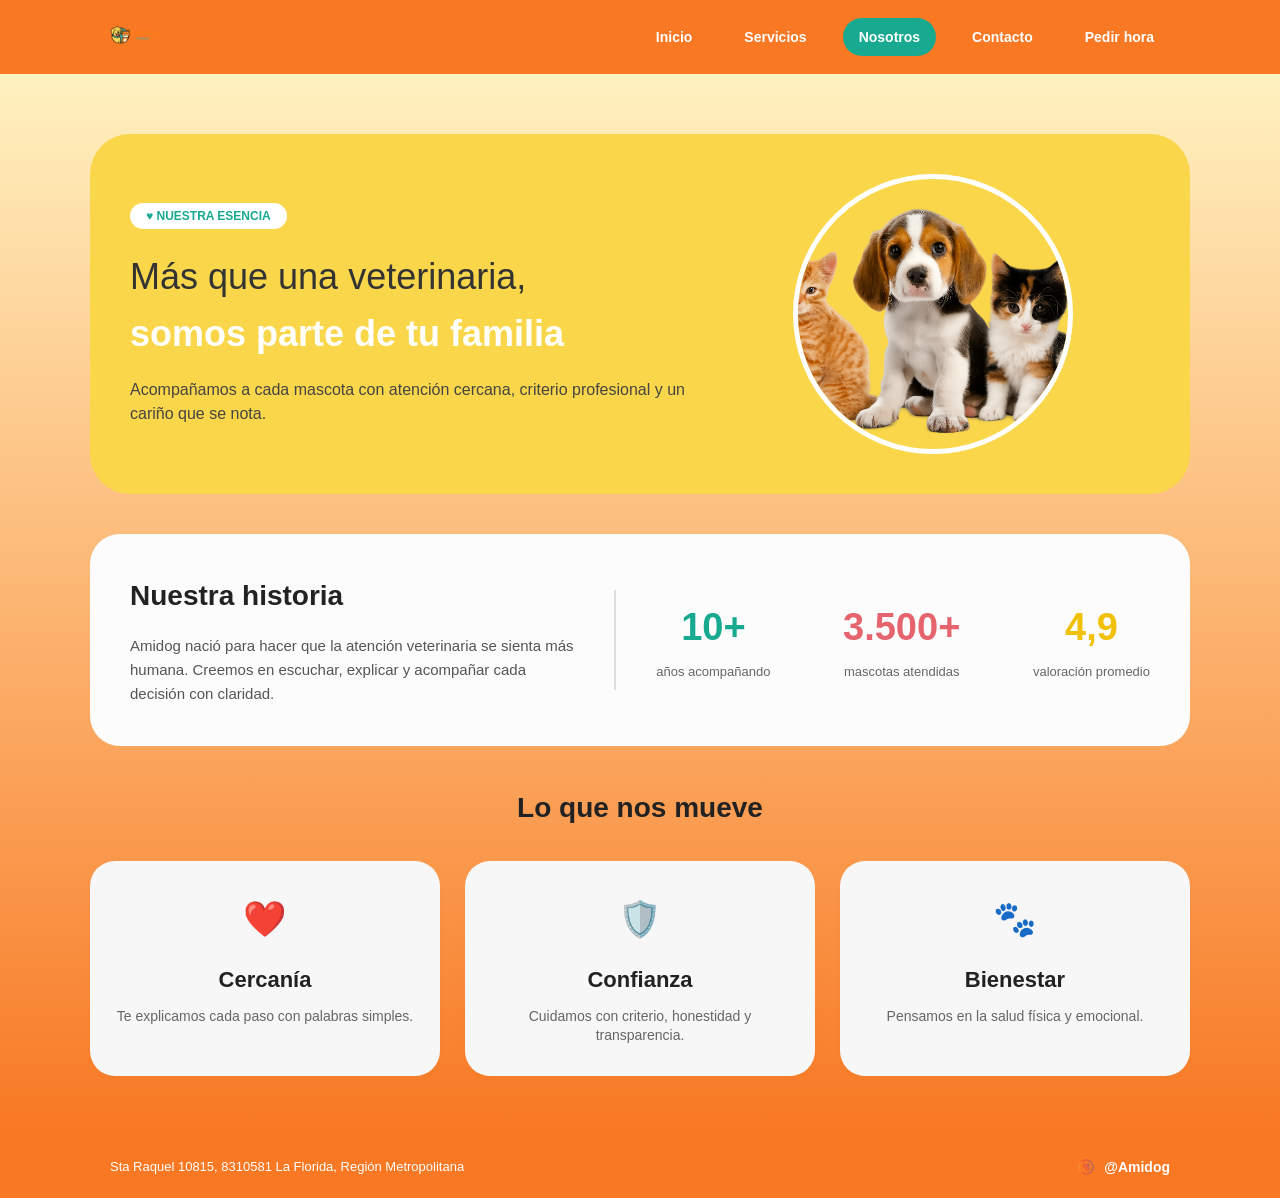
==== nosotros.html @ c83ec28f "feat: implementar página Nosotros según diseño" ====
<!DOCTYPE html>
<html lang="es">
<head>
  <meta charset="UTF-8">
  <meta name="viewport" content="width=device-width, initial-scale=1.0">
  <title>Amidog - Nuestra Esencia</title>
  <link rel="stylesheet" href="styles/main.css">
</head>
<body>

  <header class="site-header">
    <div class="container">
      <a href="index.html" class="logo">
        <img src="assets/img/LogoAmidog.png" alt="Amidog Veterinaria" class="logo-img">
      </a>
      <nav class="main-nav">
        <a href="index.html">Inicio</a>
        <a href="servicios.html">Servicios</a>
        <a href="nosotros.html" class="active">Nosotros</a>
        <a href="contacto.html">Contacto</a>
        <a href="reservar.html">Pedir hora</a>
      </nav>
    </div>
  </header>

  <section class="nosotros-section">
    <div class="nosotros-wrapper">

      <div class="hero-banner">
        <div class="hero-text">
          <span class="badge">♥ NUESTRA ESENCIA</span>
          <h2>Más que una veterinaria, <br><strong>somos parte de tu familia</strong></h2>
          <p>Acompañamos a cada mascota con atención cercana, criterio profesional y un cariño que se nota.</p>
        </div>
        <div class="hero-image-container">
          <img src="assets/img/AnimalesPrincipales.png" alt="Mascotas Amidog" class="hero-circle-img">
        </div>
      </div>

      <div class="history-card">
        <div class="history-info">
          <h3>Nuestra historia</h3>
          <p>Amidog nació para hacer que la atención veterinaria se sienta más humana. Creemos en escuchar, explicar y acompañar cada decisión con claridad.</p>
        </div>
        <div class="vertical-divider"></div>
        <div class="stats-grid">
          <div class="stat-box">
            <span class="number cyan-text">10+</span>
            <span class="label">años acompañando</span>
          </div>
          <div class="stat-box">
            <span class="number pink-text">3.500+</span>
            <span class="label">mascotas atendidas</span>
          </div>
          <div class="stat-box">
            <span class="number yellow-text">4,9</span>
            <span class="label">valoración promedio</span>
          </div>
        </div>
      </div>

      <div class="values-block">
        <h3 class="values-title">Lo que nos mueve</h3>
        <div class="values-cards-container">
          <div class="value-card">
            <div class="icon-holder">❤️</div>
            <h4>Cercanía</h4>
            <p>Te explicamos cada paso con palabras simples.</p>
          </div>
          <div class="value-card">
            <div class="icon-holder">🛡️</div>
            <h4>Confianza</h4>
            <p>Cuidamos con criterio, honestidad y transparencia.</p>
          </div>
          <div class="value-card">
            <div class="icon-holder">🐾</div>
            <h4>Bienestar</h4>
            <p>Pensamos en la salud física y emocional.</p>
          </div>
        </div>
      </div>

    </div>
  </section>

  <footer class="site-footer">
    <div class="container footer-content">
      <p class="footer-address">Sta Raquel 10815, 8310581 La Florida, Región Metropolitana</p>
      <div class="footer-social">
        <img src="assets/img/LogoInstagram.png" alt="Instagram" class="social-icon">
        <span>@Amidog</span>
      </div>
    </div>
  </footer>

</body>
</html>
---- styles/main.css ----
/* =======================================================
   Colores
   ======================================================= */
*,
*::before,
*::after {
  margin: 0;
  padding: 0;
  box-sizing: border-box;
}

html {
  scroll-behavior: smooth;
}

body {
  font-family: sans-serif;
  line-height: 1.6;
  color: #333;
  background-color: #FFF1C0;
}

img {
  max-width: 100%;
  display: block;
}

a {
  text-decoration: none;
  color: inherit;
}

ul {
  list-style: none;
}

.container {
  width: 100%;
  max-width: 1100px;
  margin: 0 auto;
  padding: 0 20px;
}

.site-header {
  background-color: #F87823;
  padding: 12px 0;
}
.site-header .container {
  display: flex;
  align-items: center;
  justify-content: space-between;
}
.site-header .logo {
  display: flex;
  align-items: center;
}
.site-header .logo .logo-img {
  height: 50px;
  width: auto;
}

.main-nav {
  display: flex;
  gap: 20px;
}
.main-nav a {
  color: #fff;
  font-size: 14px;
  font-weight: 600;
  padding: 8px 16px;
  border-radius: 20px;
  transition: background-color 0.2s, opacity 0.2s;
}
.main-nav a:hover {
  opacity: 0.9;
}
.main-nav a.active {
  background-color: #18AA91;
}

.site-footer {
  background-color: #F87823;
  color: #fff;
  padding: 20px 0;
}
.site-footer .footer-content {
  display: flex;
  justify-content: space-between;
  align-items: center;
}
.site-footer .footer-address {
  font-size: 13px;
}
.site-footer .footer-social {
  display: flex;
  align-items: center;
  gap: 8px;
}
.site-footer .footer-social .social-icon {
  width: 20px;
  height: 20px;
}
.site-footer .footer-social span {
  font-size: 14px;
  font-weight: 600;
}

.main-nav {
  display: flex;
  gap: 20px;
}
.main-nav a {
  color: #fff;
  font-size: 14px;
  font-weight: 600;
  transition: opacity 0.2s;
}
.main-nav a:hover {
  opacity: 0.8;
}

.btn {
  display: inline-block;
  padding: 12px 28px;
  border-radius: 30px;
  font-weight: bold;
  font-size: 15px;
  border: none;
  cursor: pointer;
  transition: transform 0.2s, box-shadow 0.2s;
}
.btn:hover {
  transform: translateY(-2px);
  box-shadow: 0 4px 12px rgba(0, 0, 0, 0.15);
}

.btn-primary {
  background-color: #18AA91;
  color: #fff;
}

.btn-secondary {
  background-color: #F87823;
  color: #fff;
}

.hero {
  background-color: #FFF1C0;
  text-align: center;
  padding: 80px 20px;
}
.hero h1 {
  font-size: 42px;
  margin-bottom: 16px;
}
.hero h1 span {
  color: #F87823;
}
.hero p {
  font-size: 18px;
  color: #555;
  margin-bottom: 32px;
}

.services {
  padding: 60px 20px;
  text-align: center;
}
.services h2 {
  font-size: 32px;
  margin-bottom: 40px;
  color: #222;
}

.services-grid {
  display: grid;
  grid-template-columns: repeat(auto-fit, minmax(220px, 1fr));
  gap: 24px;
}

.service-card {
  background-color: #F7F7F7;
  border-radius: 25px;
  padding: 30px 20px;
  text-align: center;
  box-shadow: 0 4px 10px rgba(0, 0, 0, 0.04);
}
.service-card .icon {
  font-size: 40px;
  margin-bottom: 16px;
}
.service-card h3 {
  font-size: 20px;
  margin-bottom: 10px;
  color: #222;
}
.service-card p {
  font-size: 14px;
  color: #666;
}

.cta {
  background-color: #18AA91;
  color: #fff;
  text-align: center;
  padding: 60px 20px;
}
.cta h2 {
  font-size: 32px;
  margin-bottom: 12px;
}
.cta p {
  font-size: 16px;
  margin-bottom: 28px;
  opacity: 0.9;
}
.cta .btn-secondary {
  background-color: #fff;
  color: #18AA91;
}

.text-center {
  text-align: center;
}

.text-left {
  text-align: left;
}

.text-right {
  text-align: right;
}

.mt-1 {
  margin-top: 8px;
}

.mt-2 {
  margin-top: 16px;
}

.mt-3 {
  margin-top: 24px;
}

.mt-4 {
  margin-top: 32px;
}

.mb-1 {
  margin-bottom: 8px;
}

.mb-2 {
  margin-bottom: 16px;
}

.mb-3 {
  margin-bottom: 24px;
}

.mb-4 {
  margin-bottom: 32px;
}

.nosotros-section {
  width: 100%;
  background: linear-gradient(to bottom, #FFF1C0 0%, #fcb572 50%, #F87823 100%);
  padding: 60px 20px;
  font-family: sans-serif;
  box-sizing: border-box;
}
.nosotros-section .nosotros-wrapper {
  max-width: 1100px;
  margin: 0 auto;
  display: flex;
  flex-direction: column;
  gap: 40px;
}
.nosotros-section .hero-banner {
  background-color: #FAD64A;
  border-radius: 40px;
  padding: 40px;
  display: flex;
  align-items: center;
  justify-content: space-between;
}
.nosotros-section .hero-banner .hero-text {
  max-width: 55%;
  color: #333;
}
.nosotros-section .hero-banner .hero-text .badge {
  background-color: #ffffff;
  color: #18AA91;
  padding: 6px 16px;
  border-radius: 20px;
  font-weight: bold;
  font-size: 12px;
}
.nosotros-section .hero-banner .hero-text h2 {
  font-size: 36px;
  margin-top: 20px;
  margin-bottom: 15px;
  font-weight: normal;
}
.nosotros-section .hero-banner .hero-text h2 strong {
  color: #ffffff;
  font-weight: bold;
}
.nosotros-section .hero-banner .hero-text p {
  font-size: 16px;
  line-height: 1.5;
  color: #444;
}
.nosotros-section .hero-banner .hero-image-container {
  width: 35%;
  text-align: right;
}
.nosotros-section .hero-banner .hero-image-container .hero-circle-img {
  width: 280px;
  height: 280px;
  border-radius: 50%;
  object-fit: cover;
  border: 5px solid #ffffff;
}
.nosotros-section .history-card {
  background-color: #FCFCFC;
  border-radius: 30px;
  padding: 40px;
  display: flex;
  align-items: center;
}
.nosotros-section .history-card .history-info {
  width: 45%;
}
.nosotros-section .history-card .history-info h3 {
  font-size: 28px;
  margin-bottom: 15px;
  color: #222;
}
.nosotros-section .history-card .history-info p {
  color: #555;
  line-height: 1.6;
  font-size: 15px;
}
.nosotros-section .history-card .vertical-divider {
  width: 2px;
  height: 100px;
  background-color: #ddd;
  margin: 0 40px;
}
.nosotros-section .history-card .stats-grid {
  width: 50%;
  display: flex;
  justify-content: space-between;
}
.nosotros-section .history-card .stats-grid .stat-box {
  text-align: center;
}
.nosotros-section .history-card .stats-grid .stat-box .number {
  font-size: 38px;
  font-weight: bold;
  display: block;
}
.nosotros-section .history-card .stats-grid .stat-box .label {
  font-size: 13px;
  color: #666;
  margin-top: 5px;
  display: block;
}
.nosotros-section .history-card .stats-grid .stat-box .cyan-text {
  color: #18AA91;
}
.nosotros-section .history-card .stats-grid .stat-box .pink-text {
  color: #E5646D;
}
.nosotros-section .history-card .stats-grid .stat-box .yellow-text {
  color: #f1c107;
}
.nosotros-section .values-block {
  text-align: center;
}
.nosotros-section .values-block .values-title {
  font-size: 28px;
  color: #222;
  margin-bottom: 30px;
}
.nosotros-section .values-block .values-cards-container {
  display: flex;
  justify-content: space-between;
  gap: 25px;
}
.nosotros-section .values-block .values-cards-container .value-card {
  background-color: #F7F7F7;
  border-radius: 25px;
  padding: 30px 20px;
  flex: 1;
  text-align: center;
  box-shadow: 0 4px 10px rgba(0, 0, 0, 0.02);
}
.nosotros-section .values-block .values-cards-container .value-card .icon-holder {
  font-size: 35px;
  margin-bottom: 15px;
}
.nosotros-section .values-block .values-cards-container .value-card h4 {
  font-size: 22px;
  margin-bottom: 10px;
  color: #222;
}
.nosotros-section .values-block .values-cards-container .value-card p {
  color: #666;
  font-size: 14px;
  line-height: 1.4;
}

/*# sourceMappingURL=main.css.map */
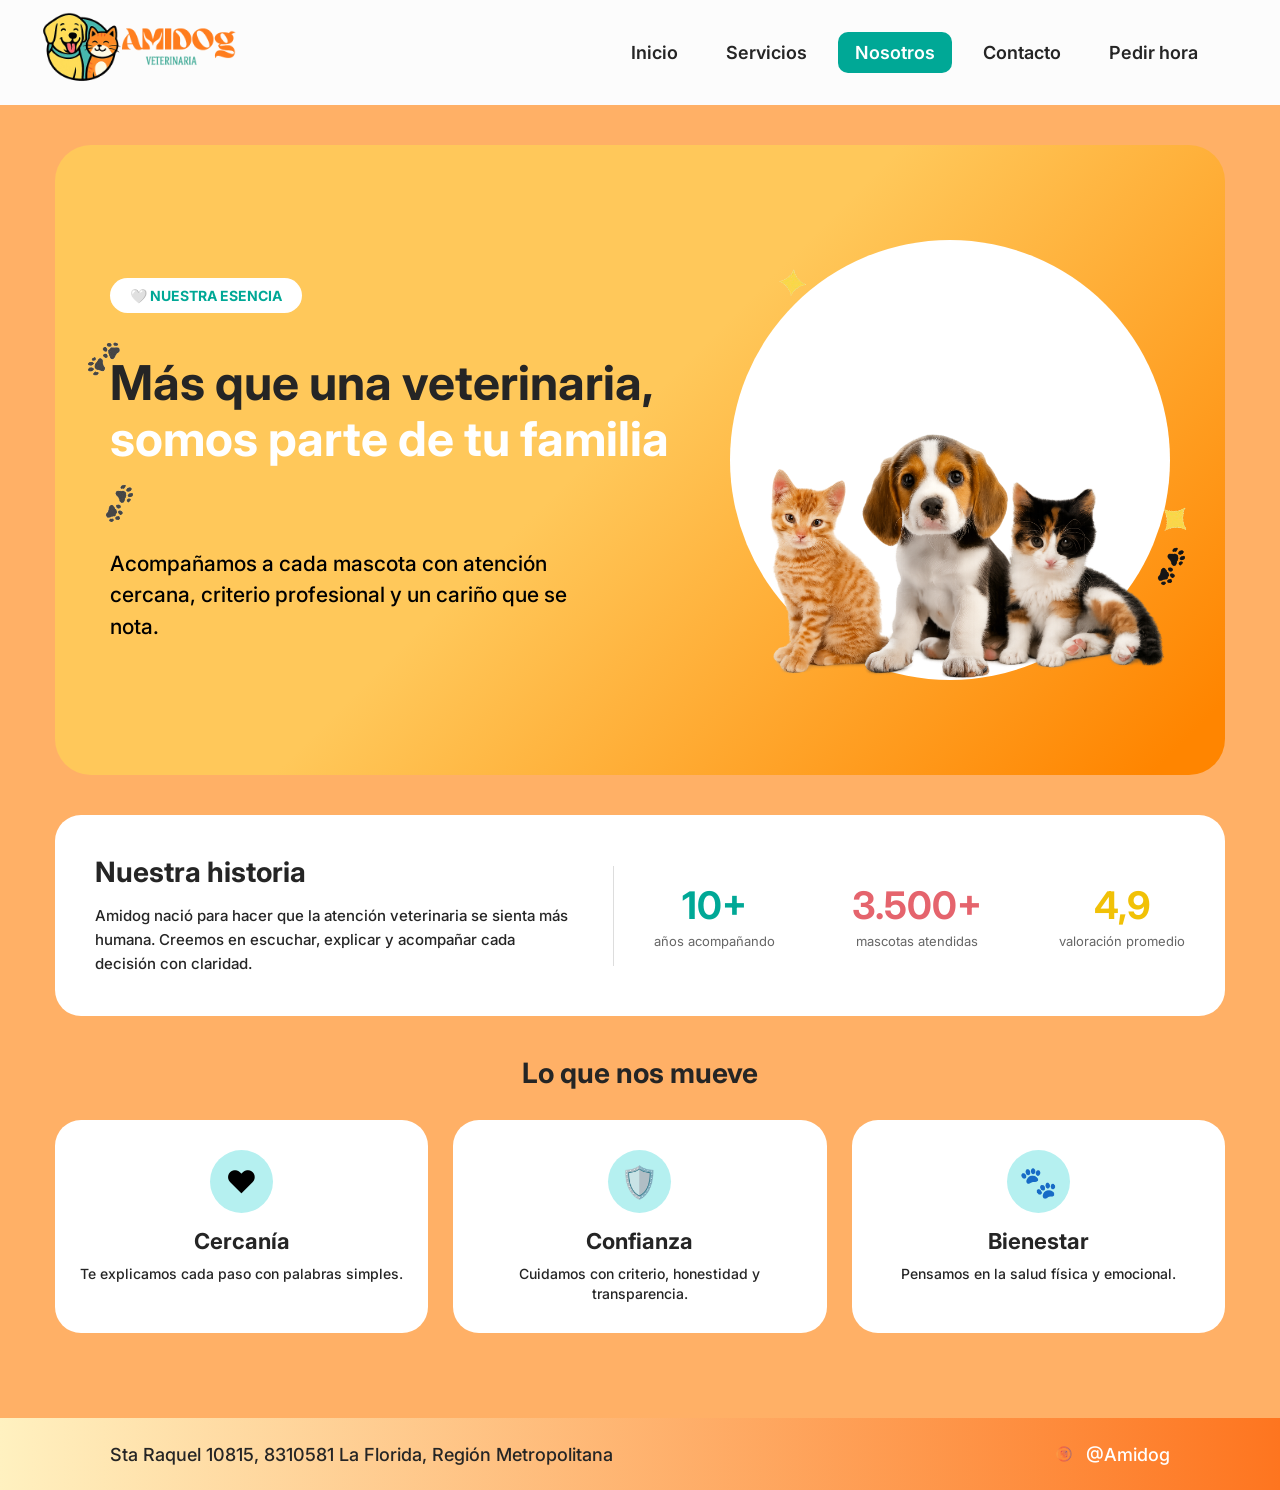
==== commit a5057896: "Merge pull request #11 from laughinghrglphc/nosotros Nosotros" ====
--- a/nosotros.html
+++ b/nosotros.html
@@ -9,18 +9,16 @@
 <body>
 
   <header class="site-header">
-    <div class="container">
-      <a href="index.html" class="logo">
-        <img src="assets/img/LogoAmidog.png" alt="Amidog Veterinaria" class="logo-img">
-      </a>
-      <nav class="main-nav">
-        <a href="index.html">Inicio</a>
-        <a href="servicios.html">Servicios</a>
-        <a href="nosotros.html" class="active">Nosotros</a>
-        <a href="contacto.html">Contacto</a>
-        <a href="reservar.html">Pedir hora</a>
-      </nav>
-    </div>
+    <a href="index.html" class="logo">
+      <img src="assets/img/LogoAmidog.png" alt="Amidog Veterinaria" class="logo-img">
+    </a>
+    <nav class="main-nav">
+      <a href="index.html">Inicio</a>
+      <a href="servicios.html">Servicios</a>
+      <a href="nosotros.html" class="active">Nosotros</a>
+      <a href="contacto.html">Contacto</a>
+      <a href="reservar.html">Pedir hora</a>
+    </nav>
   </header>
 
   <section class="nosotros-section">
@@ -28,12 +26,20 @@
 
       <div class="hero-banner">
         <div class="hero-text">
-          <span class="badge">♥ NUESTRA ESENCIA</span>
-          <h2>Más que una veterinaria, <br><strong>somos parte de tu familia</strong></h2>
+          <span class="badge">🤍 NUESTRA ESENCIA</span>
+          <h2>
+            <img src="assets/img/patitas.png" alt="Patitas" class="patita-izq">
+            Más que una veterinaria, <br>
+            <strong>somos parte de tu familia<img src="assets/img/patitas.png" alt="Patitas" class="patita-der"></strong>
+          </h2>
           <p>Acompañamos a cada mascota con atención cercana, criterio profesional y un cariño que se nota.</p>
         </div>
         <div class="hero-image-container">
+          <div class="white-circle-bg"></div>
           <img src="assets/img/AnimalesPrincipales.png" alt="Mascotas Amidog" class="hero-circle-img">
+          <img src="assets/img/estrella.png" alt="Estrella" class="deco-img-estrella deco-img-estrella--arriba">
+          <img src="assets/img/estrella.png" alt="Estrella" class="deco-img-estrella deco-img-estrella--abajo">
+          <img src="assets/img/patitas.png" alt="Patitas Decorativas" class="deco-img-patitas">
         </div>
       </div>
 
--- a/styles/main.css
+++ b/styles/main.css
@@ -1,6 +1,7 @@
 /* =======================================================
    Colores
    ======================================================= */
+@import url("https://fonts.googleapis.com/css2?family=Inter:wght@400;500;600;700&display=swap");
 *,
 *::before,
 *::after {
@@ -14,10 +15,9 @@
 }
 
 body {
-  font-family: sans-serif;
-  line-height: 1.6;
-  color: #333;
-  background-color: #FFF1C0;
+  min-width: 320px;
+  font-family: "Inter", sans-serif;
+  background: #ffb066;
 }
 
 img {
@@ -42,106 +42,143 @@
 }
 
 .site-header {
-  background-color: #F87823;
-  padding: 12px 0;
-}
-.site-header .container {
+  position: relative;
+  z-index: 20;
+  width: 100%;
+  height: 105px;
+  display: flex;
+  align-items: center;
+  padding: 0 65px 0 40px;
+  background: #fcfcfc;
+}
+.site-header .logo {
+  position: absolute;
+  top: -45px;
+  left: 40px;
+}
+.site-header .logo .logo-img {
+  height: 200px;
+  width: auto;
+  object-fit: contain;
+}
+
+.main-nav {
+  margin-left: auto;
+  display: flex;
+  align-items: center;
+  gap: 14px;
+}
+.main-nav a {
+  text-decoration: none;
+  color: #252525;
+  font-size: 18px;
+  font-weight: 600;
+  padding: 10px 17px;
+  border-radius: 10px;
+  transition: all 0.2s ease;
+}
+.main-nav a:hover {
+  color: #ffffff;
+  background: #00a896;
+}
+.main-nav a.active {
+  color: #ffffff;
+  background: #00a896;
+}
+
+.site-footer {
+  width: 100%;
+  min-height: 72px;
   display: flex;
   align-items: center;
   justify-content: space-between;
-}
-.site-header .logo {
-  display: flex;
-  align-items: center;
-}
-.site-header .logo .logo-img {
-  height: 50px;
-  width: auto;
-}
-
-.main-nav {
-  display: flex;
-  gap: 20px;
-}
-.main-nav a {
-  color: #fff;
-  font-size: 14px;
-  font-weight: 600;
-  padding: 8px 16px;
-  border-radius: 20px;
-  transition: background-color 0.2s, opacity 0.2s;
-}
-.main-nav a:hover {
-  opacity: 0.9;
-}
-.main-nav a.active {
-  background-color: #18AA91;
-}
-
-.site-footer {
-  background-color: #F87823;
-  color: #fff;
-  padding: 20px 0;
+  padding: 10px 70px;
+  background: linear-gradient(90deg, #fff1c0 0%, #fe751f 100%);
 }
 .site-footer .footer-content {
   display: flex;
   justify-content: space-between;
   align-items: center;
+  width: 100%;
 }
 .site-footer .footer-address {
-  font-size: 13px;
+  font-size: 18px;
+  font-weight: 500;
+  color: #252525;
 }
 .site-footer .footer-social {
   display: flex;
   align-items: center;
-  gap: 8px;
+  gap: 12px;
+  color: #ffffff;
+  font-size: 18px;
+  font-weight: 500;
 }
 .site-footer .footer-social .social-icon {
   width: 20px;
   height: 20px;
 }
 .site-footer .footer-social span {
-  font-size: 14px;
-  font-weight: 600;
-}
-
-.main-nav {
-  display: flex;
-  gap: 20px;
-}
-.main-nav a {
-  color: #fff;
-  font-size: 14px;
-  font-weight: 600;
-  transition: opacity 0.2s;
-}
-.main-nav a:hover {
-  opacity: 0.8;
-}
-
+  font-size: 18px;
+  font-weight: 500;
+}
+
+/* ===============================================
+   RESPONSIVE DESIGN (TABLET & CELULARES)
+=============================================== */
+@media screen and (max-width: 1100px) {
+  .site-header {
+    padding: 0 30px;
+  }
+  .site-header .logo {
+    left: 20px;
+  }
+  .site-footer {
+    padding: 10px 30px;
+  }
+}
+@media screen and (max-width: 768px) {
+  .site-header {
+    height: 85px;
+    padding: 0 20px;
+  }
+  .main-nav {
+    display: none;
+  }
+  .site-footer {
+    flex-direction: column;
+    padding: 22px 20px;
+    gap: 14px;
+    text-align: center;
+  }
+  .site-footer .footer-content {
+    flex-direction: column;
+    gap: 10px;
+  }
+}
 .btn {
   display: inline-block;
   padding: 12px 28px;
-  border-radius: 30px;
+  border-radius: 13px;
   font-weight: bold;
-  font-size: 15px;
+  font-size: 20px;
   border: none;
   cursor: pointer;
-  transition: transform 0.2s, box-shadow 0.2s;
+  transition: all 0.2s ease;
 }
 .btn:hover {
-  transform: translateY(-2px);
-  box-shadow: 0 4px 12px rgba(0, 0, 0, 0.15);
+  transform: translateY(-3px);
+  box-shadow: 0 8px 20px rgba(37, 37, 37, 0.16);
 }
 
 .btn-primary {
-  background-color: #18AA91;
+  background: linear-gradient(90deg, #00a896 0%, #0fa29c 100%);
   color: #fff;
 }
 
 .btn-secondary {
-  background-color: #F87823;
-  color: #fff;
+  background-color: #fcfcfc;
+  color: #000000;
 }
 
 .hero {
@@ -151,14 +188,15 @@
 }
 .hero h1 {
   font-size: 42px;
+  font-weight: 700;
   margin-bottom: 16px;
 }
 .hero h1 span {
-  color: #F87823;
+  color: #00a896;
 }
 .hero p {
   font-size: 18px;
-  color: #555;
+  color: #252525;
   margin-bottom: 32px;
 }
 
@@ -167,23 +205,28 @@
   text-align: center;
 }
 .services h2 {
-  font-size: 32px;
+  font-size: 34px;
+  font-weight: 700;
   margin-bottom: 40px;
-  color: #222;
+  color: #252525;
 }
 
 .services-grid {
   display: grid;
   grid-template-columns: repeat(auto-fit, minmax(220px, 1fr));
-  gap: 24px;
+  gap: 45px;
 }
 
 .service-card {
-  background-color: #F7F7F7;
-  border-radius: 25px;
+  background-color: #ffffff;
+  border-radius: 26px;
   padding: 30px 20px;
   text-align: center;
-  box-shadow: 0 4px 10px rgba(0, 0, 0, 0.04);
+  transition: all 0.2s ease;
+}
+.service-card:hover {
+  transform: translateY(-6px);
+  box-shadow: 0 12px 25px rgba(37, 37, 37, 0.15);
 }
 .service-card .icon {
   font-size: 40px;
@@ -192,7 +235,7 @@
 .service-card h3 {
   font-size: 20px;
   margin-bottom: 10px;
-  color: #222;
+  color: #252525;
 }
 .service-card p {
   font-size: 14px;
@@ -200,13 +243,14 @@
 }
 
 .cta {
-  background-color: #18AA91;
+  background-color: #00a896;
   color: #fff;
   text-align: center;
   padding: 60px 20px;
 }
 .cta h2 {
   font-size: 32px;
+  font-weight: 700;
   margin-bottom: 12px;
 }
 .cta p {
@@ -216,7 +260,7 @@
 }
 .cta .btn-secondary {
   background-color: #fff;
-  color: #18AA91;
+  color: #00a896;
 }
 
 .text-center {
@@ -265,83 +309,160 @@
 
 .nosotros-section {
   width: 100%;
-  background: linear-gradient(to bottom, #FFF1C0 0%, #fcb572 50%, #F87823 100%);
-  padding: 60px 20px;
-  font-family: sans-serif;
+  background: #ffb066;
+  padding-top: 0;
+  padding-bottom: 85px;
+  font-family: "Inter", sans-serif;
   box-sizing: border-box;
 }
 .nosotros-section .nosotros-wrapper {
-  max-width: 1100px;
-  margin: 0 auto;
   display: flex;
   flex-direction: column;
   gap: 40px;
 }
 .nosotros-section .hero-banner {
-  background-color: #FAD64A;
-  border-radius: 40px;
-  padding: 40px;
+  width: calc(100% - 110px);
+  max-width: 1330px;
+  margin: 40px auto 0;
+  background: linear-gradient(135deg, #ffc85a 47.11%, #ff8500 95.88%);
+  border-radius: 36px;
+  padding: 95px 55px;
   display: flex;
   align-items: center;
   justify-content: space-between;
 }
 .nosotros-section .hero-banner .hero-text {
   max-width: 55%;
-  color: #333;
+  color: #252525;
 }
 .nosotros-section .hero-banner .hero-text .badge {
-  background-color: #ffffff;
-  color: #18AA91;
-  padding: 6px 16px;
-  border-radius: 20px;
-  font-weight: bold;
-  font-size: 12px;
+  display: inline-block;
+  margin-bottom: 22px;
+  padding: 9px 20px;
+  border-radius: 30px;
+  color: #00a896;
+  background: #ffffff;
+  font-size: 14px;
+  font-weight: 700;
 }
 .nosotros-section .hero-banner .hero-text h2 {
-  font-size: 36px;
+  font-size: 48px;
   margin-top: 20px;
   margin-bottom: 15px;
-  font-weight: normal;
+  font-weight: 700;
+  line-height: 56px;
+  position: relative;
+}
+.nosotros-section .hero-banner .hero-text h2 .patita-izq {
+  position: absolute;
+  width: 38px;
+  height: auto;
+  top: -15px;
+  left: -25px;
+  transform: rotate(-5deg);
+}
+.nosotros-section .hero-banner .hero-text h2 .patita-der {
+  display: inline-block;
+  vertical-align: middle;
+  width: 38px;
+  height: auto;
+  margin-left: -10px;
+  margin-bottom: -8px;
+  transform: rotate(160deg);
 }
 .nosotros-section .hero-banner .hero-text h2 strong {
   color: #ffffff;
-  font-weight: bold;
+  font-weight: 700;
 }
 .nosotros-section .hero-banner .hero-text p {
-  font-size: 16px;
+  font-size: 21px;
   line-height: 1.5;
-  color: #444;
+  color: #000000;
+  font-weight: 500;
+  max-width: 480px;
+  margin-top: 25px;
 }
 .nosotros-section .hero-banner .hero-image-container {
-  width: 35%;
-  text-align: right;
+  flex: 0 0 440px;
+  position: relative;
+  width: 440px;
+  height: 440px;
+  display: flex;
+  align-items: flex-end;
+  justify-content: center;
+}
+.nosotros-section .hero-banner .hero-image-container .white-circle-bg {
+  position: absolute;
+  width: 100%;
+  height: 100%;
+  background: #ffffff;
+  border-radius: 50%;
+  z-index: 1;
 }
 .nosotros-section .hero-banner .hero-image-container .hero-circle-img {
-  width: 280px;
-  height: 280px;
-  border-radius: 50%;
-  object-fit: cover;
-  border: 5px solid #ffffff;
+  position: relative;
+  z-index: 2;
+  width: 108%;
+  height: auto;
+  bottom: -15px;
+  object-fit: contain;
+}
+.nosotros-section .hero-banner .hero-image-container .deco-img-estrella {
+  position: absolute;
+  width: 35px;
+  height: auto;
+  z-index: 3;
+}
+.nosotros-section .hero-banner .hero-image-container .deco-img-estrella--arriba {
+  top: 25px;
+  left: 45px;
+  transform: rotate(-15deg);
+}
+.nosotros-section .hero-banner .hero-image-container .deco-img-estrella--abajo {
+  bottom: 140px;
+  right: -25px;
+  width: 40px;
+  transform: rotate(20deg);
+}
+.nosotros-section .hero-banner .hero-image-container .deco-img-patitas {
+  position: absolute;
+  bottom: 95px;
+  right: -20px;
+  width: 38px;
+  height: auto;
+  z-index: 3;
+  transform: rotate(160deg);
+  filter: brightness(0.3);
 }
 .nosotros-section .history-card {
-  background-color: #FCFCFC;
-  border-radius: 30px;
+  width: calc(100% - 110px);
+  max-width: 1280px;
+  margin: 0 auto;
+  background-color: #ffffff;
+  border-radius: 26px;
   padding: 40px;
   display: flex;
   align-items: center;
+  transition: all 0.2s ease;
+}
+.nosotros-section .history-card:hover {
+  transform: translateY(-6px);
+  box-shadow: 0 12px 25px rgba(37, 37, 37, 0.15);
 }
 .nosotros-section .history-card .history-info {
   width: 45%;
 }
 .nosotros-section .history-card .history-info h3 {
   font-size: 28px;
+  font-weight: 700;
   margin-bottom: 15px;
-  color: #222;
+  color: #252525;
 }
 .nosotros-section .history-card .history-info p {
-  color: #555;
+  color: #252525;
   line-height: 1.6;
   font-size: 15px;
+  font-weight: 500;
 }
 .nosotros-section .history-card .vertical-divider {
   width: 2px;
@@ -359,7 +480,7 @@
 }
 .nosotros-section .history-card .stats-grid .stat-box .number {
   font-size: 38px;
-  font-weight: bold;
+  font-weight: 700;
   display: block;
 }
 .nosotros-section .history-card .stats-grid .stat-box .label {
@@ -369,7 +490,7 @@
   display: block;
 }
 .nosotros-section .history-card .stats-grid .stat-box .cyan-text {
-  color: #18AA91;
+  color: #00a896;
 }
 .nosotros-section .history-card .stats-grid .stat-box .pink-text {
   color: #E5646D;
@@ -378,11 +499,15 @@
   color: #f1c107;
 }
 .nosotros-section .values-block {
+  width: calc(100% - 110px);
+  max-width: 1280px;
+  margin: 0 auto;
   text-align: center;
 }
 .nosotros-section .values-block .values-title {
   font-size: 28px;
-  color: #222;
+  font-weight: 700;
+  color: #252525;
   margin-bottom: 30px;
 }
 .nosotros-section .values-block .values-cards-container {
@@ -391,26 +516,168 @@
   gap: 25px;
 }
 .nosotros-section .values-block .values-cards-container .value-card {
-  background-color: #F7F7F7;
-  border-radius: 25px;
+  background-color: #ffffff;
+  border-radius: 26px;
   padding: 30px 20px;
   flex: 1;
   text-align: center;
-  box-shadow: 0 4px 10px rgba(0, 0, 0, 0.02);
+  transition: all 0.2s ease;
+}
+.nosotros-section .values-block .values-cards-container .value-card:hover {
+  transform: translateY(-6px);
+  box-shadow: 0 12px 25px rgba(37, 37, 37, 0.15);
 }
 .nosotros-section .values-block .values-cards-container .value-card .icon-holder {
-  font-size: 35px;
-  margin-bottom: 15px;
+  width: 63px;
+  height: 63px;
+  display: flex;
+  align-items: center;
+  justify-content: center;
+  margin: 0 auto 15px;
+  border-radius: 50%;
+  background: #b5f0f0;
+  font-size: 31px;
 }
 .nosotros-section .values-block .values-cards-container .value-card h4 {
   font-size: 22px;
+  font-weight: 700;
   margin-bottom: 10px;
-  color: #222;
+  color: #252525;
 }
 .nosotros-section .values-block .values-cards-container .value-card p {
-  color: #666;
+  color: #252525;
   font-size: 14px;
   line-height: 1.4;
+  font-weight: 500;
+}
+
+/* ===============================================
+   RESPONSIVE DESIGN (TABLET & CELULARES)
+=============================================== */
+@media screen and (max-width: 1100px) {
+  .nosotros-section .hero-banner {
+    width: calc(100% - 50px);
+    padding: 70px 40px;
+  }
+  .nosotros-section .hero-banner .hero-text h2 {
+    font-size: 48px;
+    line-height: 56px;
+  }
+  .nosotros-section .hero-banner .hero-image-container {
+    flex: 0 0 370px;
+    width: 370px;
+    height: 370px;
+  }
+}
+@media screen and (max-width: 768px) {
+  .nosotros-section .hero-banner {
+    width: calc(100% - 30px);
+    margin-top: 20px;
+    flex-direction: column;
+    padding: 35px 25px;
+  }
+  .nosotros-section .hero-banner .hero-text {
+    max-width: 100%;
+  }
+  .nosotros-section .hero-banner .hero-text .badge {
+    font-size: 12px;
+  }
+  .nosotros-section .hero-banner .hero-text h2 {
+    font-size: 42px;
+    line-height: 49px;
+  }
+  .nosotros-section .hero-banner .hero-text h2 .patita-izq {
+    width: 28px;
+    top: -10px;
+    left: -18px;
+  }
+  .nosotros-section .hero-banner .hero-text h2 .patita-der {
+    width: 28px;
+  }
+  .nosotros-section .hero-banner .hero-text p {
+    font-size: 18px;
+  }
+  .nosotros-section .hero-banner .hero-image-container {
+    flex: 0 0 auto;
+    width: 100%;
+    height: 270px;
+    margin-top: 30px;
+  }
+  .nosotros-section .hero-banner .hero-image-container .white-circle-bg {
+    width: 270px;
+    height: 270px;
+    left: 50%;
+    transform: translateX(-50%);
+  }
+  .nosotros-section .hero-banner .hero-image-container .hero-circle-img {
+    width: 75%;
+  }
+  .nosotros-section .hero-banner .hero-image-container .deco-img-estrella--arriba {
+    top: 10px;
+    left: 30px;
+    width: 25px;
+  }
+  .nosotros-section .hero-banner .hero-image-container .deco-img-estrella--abajo {
+    bottom: 90px;
+    right: -15px;
+    width: 30px;
+  }
+  .nosotros-section .hero-banner .hero-image-container .deco-img-patitas {
+    bottom: 65px;
+    right: -15px;
+    width: 28px;
+  }
+  .nosotros-section .history-card {
+    width: calc(100% - 30px);
+    margin: 0 auto;
+    flex-direction: column;
+    padding: 30px 25px;
+  }
+  .nosotros-section .history-card .history-info {
+    width: 100%;
+    text-align: center;
+  }
+  .nosotros-section .history-card .history-info h3 {
+    font-size: 24px;
+  }
+  .nosotros-section .history-card .history-info p {
+    font-size: 14px;
+  }
+  .nosotros-section .history-card .vertical-divider {
+    width: 100%;
+    height: 2px;
+    margin: 20px 0;
+  }
+  .nosotros-section .history-card .stats-grid {
+    width: 100%;
+    flex-wrap: wrap;
+    justify-content: center;
+    gap: 20px;
+  }
+  .nosotros-section .history-card .stats-grid .stat-box .number {
+    font-size: 30px;
+  }
+  .nosotros-section .history-card .stats-grid .stat-box .label {
+    font-size: 12px;
+  }
+  .nosotros-section .values-block {
+    width: calc(100% - 30px);
+    margin: 0 auto 30px;
+  }
+  .nosotros-section .values-block .values-title {
+    font-size: 24px;
+  }
+  .nosotros-section .values-block .values-cards-container {
+    flex-direction: column;
+    gap: 15px;
+  }
+  .nosotros-section .values-block .values-cards-container .value-card {
+    width: 100%;
+    padding: 25px 20px;
+  }
+  .nosotros-section .values-block .values-cards-container .value-card h4 {
+    font-size: 20px;
+  }
 }
 
 /*# sourceMappingURL=main.css.map */
